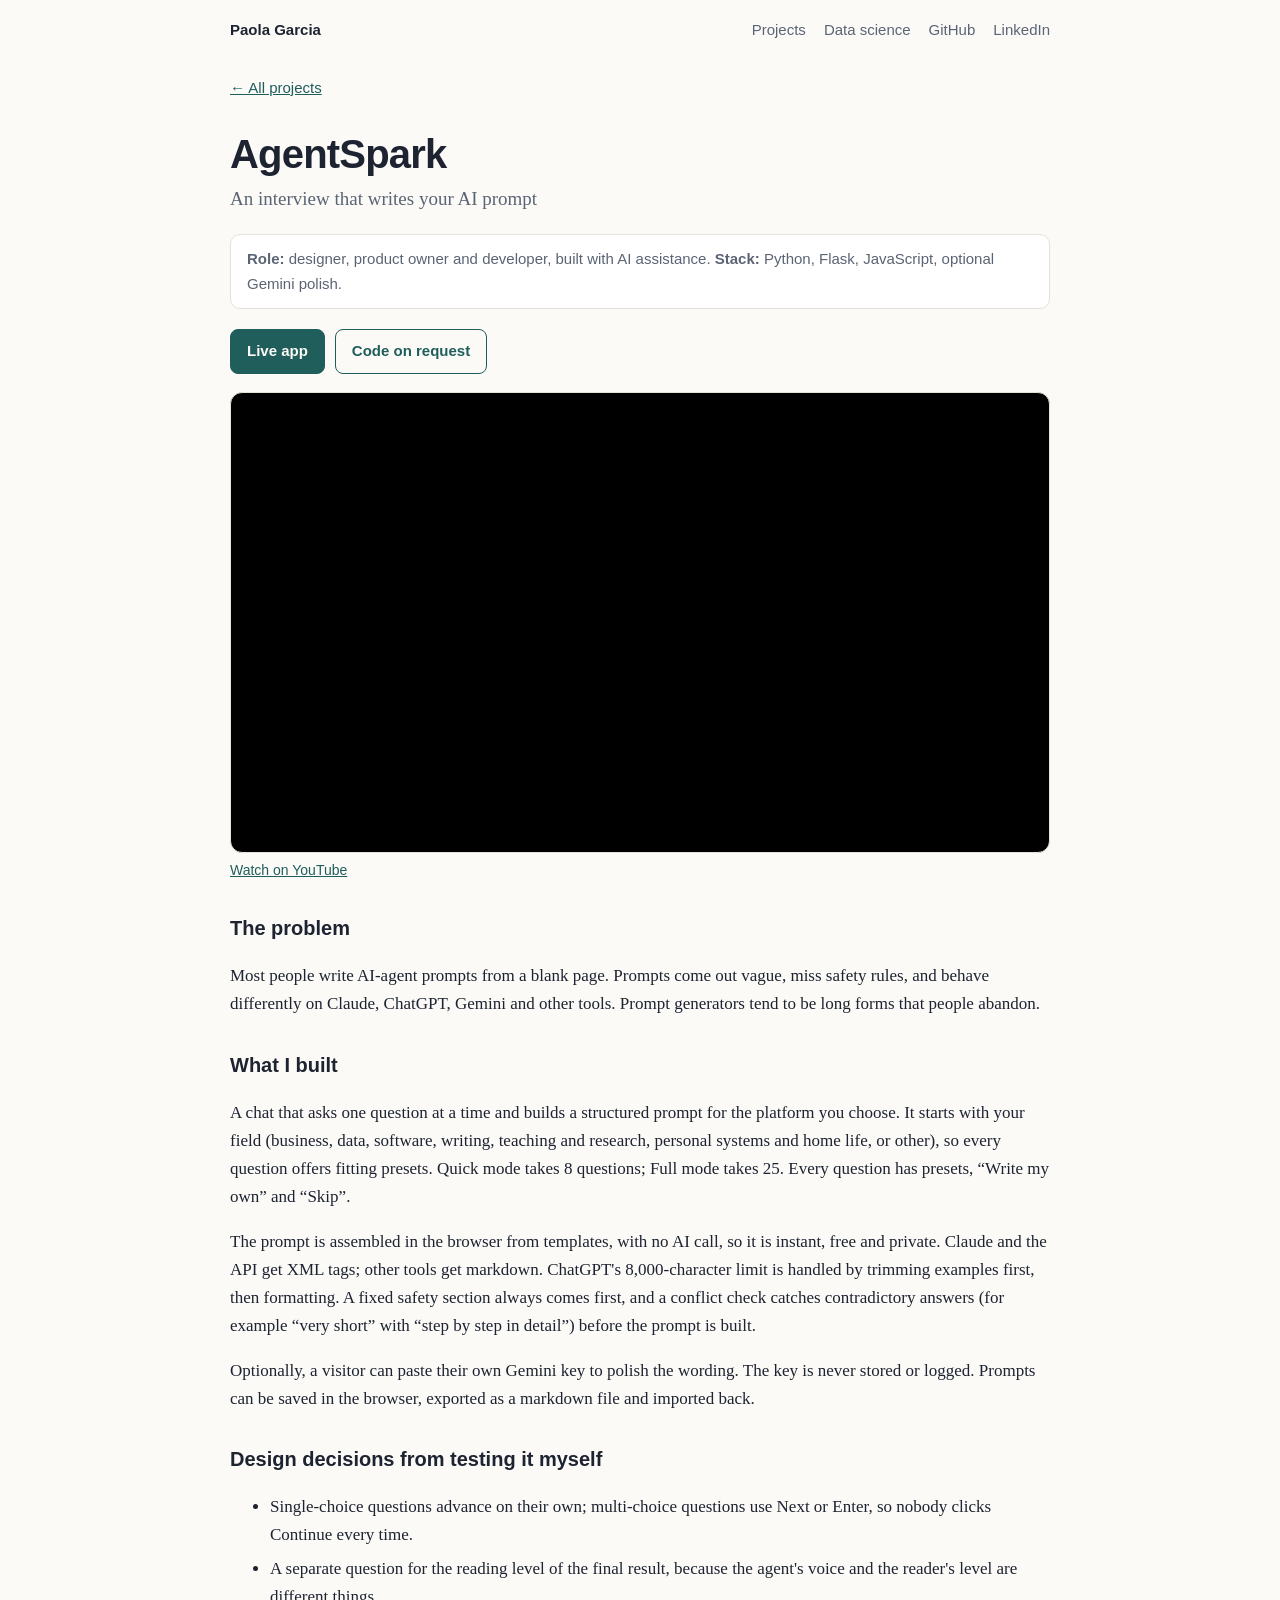
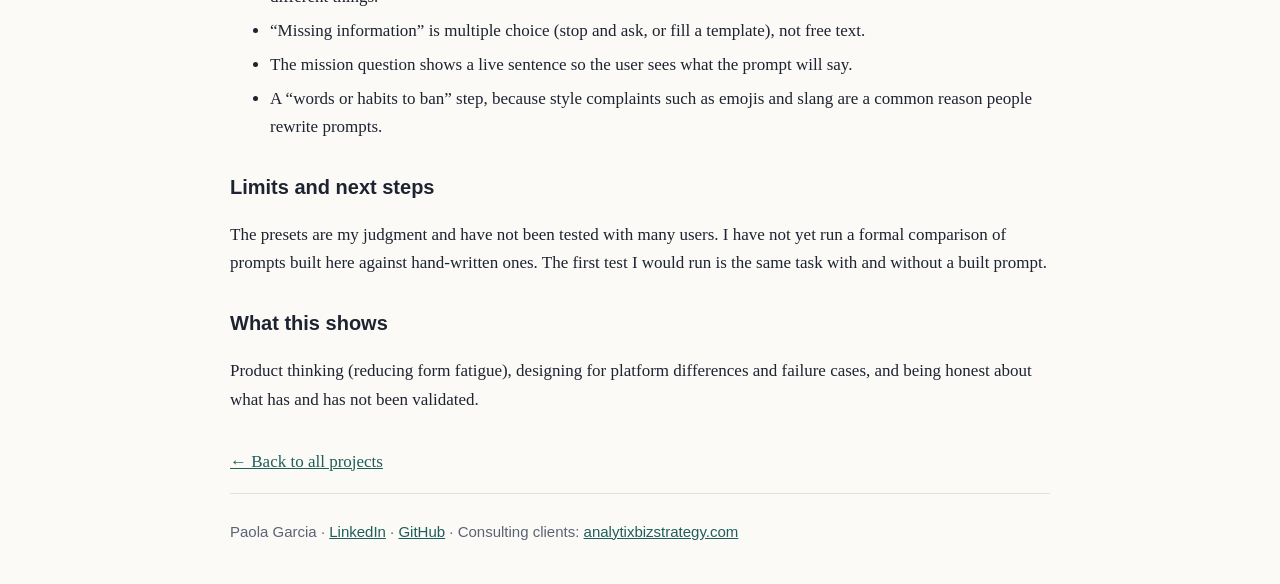
==== agentspark.html @ 17240358 "Add files via upload" ====
<!doctype html><html lang="en"><head><meta charset="utf-8"><meta name="viewport" content="width=device-width,initial-scale=1">
<title>AgentSpark case study | Paola Garcia</title><meta name="description" content="An interview that writes your AI prompt">
<link rel="stylesheet" href="style.css"></head><body class="cs"><div class="wrap"><nav><a class="name" href="index.html">Paola Garcia</a><div class="links"><a href="index.html#projects">Projects</a><a href="index.html#notebooks">Data science</a><a href="https://github.com/paogarciar">GitHub</a><a href="https://www.linkedin.com/in/paogarciar/">LinkedIn</a></div></nav><p class="back"><a href="index.html#projects">&larr; All projects</a></p><h1>AgentSpark</h1><p class="lede">An interview that writes your AI prompt</p><div class="meta"><b>Role:</b> designer, product owner and developer, built with AI assistance. <b>Stack:</b> Python, Flask, JavaScript, optional Gemini polish.</div><div class="row" style="margin-bottom:10px"><a class="btn p" href="https://agentspark.onrender.com/">Live app</a><a class="btn" href="https://www.linkedin.com/in/paogarciar/" title="Message me on LinkedIn">Code on request</a></div><div id="demo"><div class="vid"><iframe src="https://www.youtube-nocookie.com/embed/5RPqbLmFapc" title="AgentSpark demo video" loading="lazy" allow="accelerometer; encrypted-media; picture-in-picture" allowfullscreen></iframe></div><p class="fact"><a href="https://www.youtube.com/watch?v=5RPqbLmFapc">Watch on YouTube</a></p></div><h3>The problem</h3><p>Most people write AI-agent prompts from a blank page. Prompts come out vague, miss safety rules, and behave differently on Claude, ChatGPT, Gemini and other tools. Prompt generators tend to be long forms that people abandon.</p>
<h3>What I built</h3><p>A chat that asks one question at a time and builds a structured prompt for the platform you choose. It starts with your field (business, data, software, writing, teaching and research, personal systems and home life, or other), so every question offers fitting presets. Quick mode takes 8 questions; Full mode takes 25. Every question has presets, &ldquo;Write my own&rdquo; and &ldquo;Skip&rdquo;.</p>
<p>The prompt is assembled in the browser from templates, with no AI call, so it is instant, free and private. Claude and the API get XML tags; other tools get markdown. ChatGPT's 8,000-character limit is handled by trimming examples first, then formatting. A fixed safety section always comes first, and a conflict check catches contradictory answers (for example &ldquo;very short&rdquo; with &ldquo;step by step in detail&rdquo;) before the prompt is built.</p>
<p>Optionally, a visitor can paste their own Gemini key to polish the wording. The key is never stored or logged. Prompts can be saved in the browser, exported as a markdown file and imported back.</p>
<h3>Design decisions from testing it myself</h3><ul><li>Single-choice questions advance on their own; multi-choice questions use Next or Enter, so nobody clicks Continue every time.</li><li>A separate question for the reading level of the final result, because the agent's voice and the reader's level are different things.</li><li>&ldquo;Missing information&rdquo; is multiple choice (stop and ask, or fill a template), not free text.</li><li>The mission question shows a live sentence so the user sees what the prompt will say.</li><li>A &ldquo;words or habits to ban&rdquo; step, because style complaints such as emojis and slang are a common reason people rewrite prompts.</li></ul>
<h3>Limits and next steps</h3><p>The presets are my judgment and have not been tested with many users. I have not yet run a formal comparison of prompts built here against hand-written ones. The first test I would run is the same task with and without a built prompt.</p>
<h3>What this shows</h3><p>Product thinking (reducing form fatigue), designing for platform differences and failure cases, and being honest about what has and has not been validated.</p><p style="margin-top:34px"><a href="index.html#projects">&larr; Back to all projects</a></p><footer>Paola Garcia &middot; <a href="https://www.linkedin.com/in/paogarciar/">LinkedIn</a> &middot; <a href="https://github.com/paogarciar">GitHub</a> &middot; Consulting clients: <a href="https://analytixbizstrategy.com">analytixbizstrategy.com</a></footer></div></body></html>
---- style.css ----
:root{--bg:#fbfaf7;--fg:#1d2330;--mut:#5b6474;--card:#fff;--line:#e4e1d8;--acc:#1f5e5b;--acc2:#e8f1f0;--hi:#b4532a}
@media(prefers-color-scheme:dark){:root{--bg:#12161c;--fg:#e8ebf0;--mut:#9aa4b2;--card:#1a2029;--line:#2a323d;--acc:#6fc3bd;--acc2:#1b2b2d;--hi:#e08a5e}}
*{box-sizing:border-box}html{scroll-behavior:smooth}
body{margin:0;background:var(--bg);color:var(--fg);font:17px/1.65 Georgia,'Iowan Old Style',serif}
a{color:var(--acc)}
.wrap{max-width:860px;margin:0 auto;padding:0 20px}
h1,h2,h3,.sans,nav,.btn,.tag{font-family:-apple-system,'Segoe UI',Helvetica,Arial,sans-serif}
nav{display:flex;gap:18px;flex-wrap:wrap;justify-content:space-between;align-items:center;padding:18px 0;font-size:15px}
nav .links{display:flex;gap:18px;flex-wrap:wrap}nav a{text-decoration:none;color:var(--mut)}nav a:hover{color:var(--acc)}
nav .links:only-child{margin-left:auto}
nav .name{font-weight:700;color:var(--fg)}
.hero{padding:44px 0 28px}
.hero h1{font-size:clamp(32px,6vw,48px);line-height:1.1;margin:0 0 14px;letter-spacing:-.02em}
.kick{font-family:-apple-system,'Segoe UI',sans-serif;font-size:14px!important;letter-spacing:.09em;text-transform:uppercase;color:var(--acc)!important;margin:0 0 12px!important;font-weight:600}
.hero p{font-size:19px;max-width:none;color:var(--fg);margin:0 0 20px}
.cta{display:flex;gap:10px;flex-wrap:wrap}
.btn{display:inline-block;padding:9px 16px;border-radius:8px;border:1px solid var(--acc);color:var(--acc);text-decoration:none;font-size:15px;font-weight:600}
.btn.p{background:var(--acc);color:var(--bg)}
.btn:hover{opacity:.85}
section{padding:30px 0;border-top:1px solid var(--line)}
h2{font-size:14px;letter-spacing:.09em;text-transform:uppercase;color:var(--mut);margin:0 0 18px}
.card{background:var(--card);border:1px solid var(--line);border-radius:12px;padding:22px;margin:0 0 16px}
.card h3{margin:0 0 4px;font-size:21px}
.card .sub{color:var(--mut);margin:0 0 12px;font-size:16px}
.card p{margin:0 0 12px}
.tags{display:flex;gap:6px;flex-wrap:wrap;margin:0 0 14px}
.tag{font-size:12px;background:var(--acc2);color:var(--acc);padding:2px 9px;border-radius:99px}
.row{display:flex;gap:10px;flex-wrap:wrap}
.grid{display:grid;grid-template-columns:repeat(auto-fit,minmax(230px,1fr));gap:14px}
.grid.two{grid-template-columns:repeat(auto-fit,minmax(320px,1fr))}
.grid .card{margin:0}.grid .card h3{font-size:17px}
.fact{font-family:-apple-system,'Segoe UI',sans-serif;font-size:14px;color:var(--mut);margin:0 0 12px}
footer{border-top:1px solid var(--line);padding:26px 0 40px;color:var(--mut);font-size:15px;font-family:-apple-system,'Segoe UI',sans-serif}
.cs h1{font-size:clamp(28px,5vw,40px);line-height:1.15;margin:30px 0 6px;letter-spacing:-.02em}
.cs .lede{font-size:19px;color:var(--mut);margin:0 0 20px}
.cs h3{font-size:20px;margin:30px 0 8px}
.cs table{border-collapse:collapse;width:100%;margin:14px 0;font-family:-apple-system,'Segoe UI',sans-serif;font-size:15px}
.cs th,.cs td{border-bottom:1px solid var(--line);padding:8px 10px;text-align:left}
.cs th{color:var(--mut);font-weight:600}
.cs li{margin:6px 0}
.meta{font-family:-apple-system,'Segoe UI',sans-serif;font-size:15px;color:var(--mut);background:var(--card);border:1px solid var(--line);border-radius:10px;padding:12px 16px;margin:0 0 20px}
.vid{position:relative;aspect-ratio:16/9;margin:18px 0 6px;border-radius:12px;overflow:hidden;border:1px solid var(--line);background:#000}
.vid iframe{position:absolute;inset:0;width:100%;height:100%;border:0}
.back{font-family:-apple-system,'Segoe UI',sans-serif;font-size:15px}
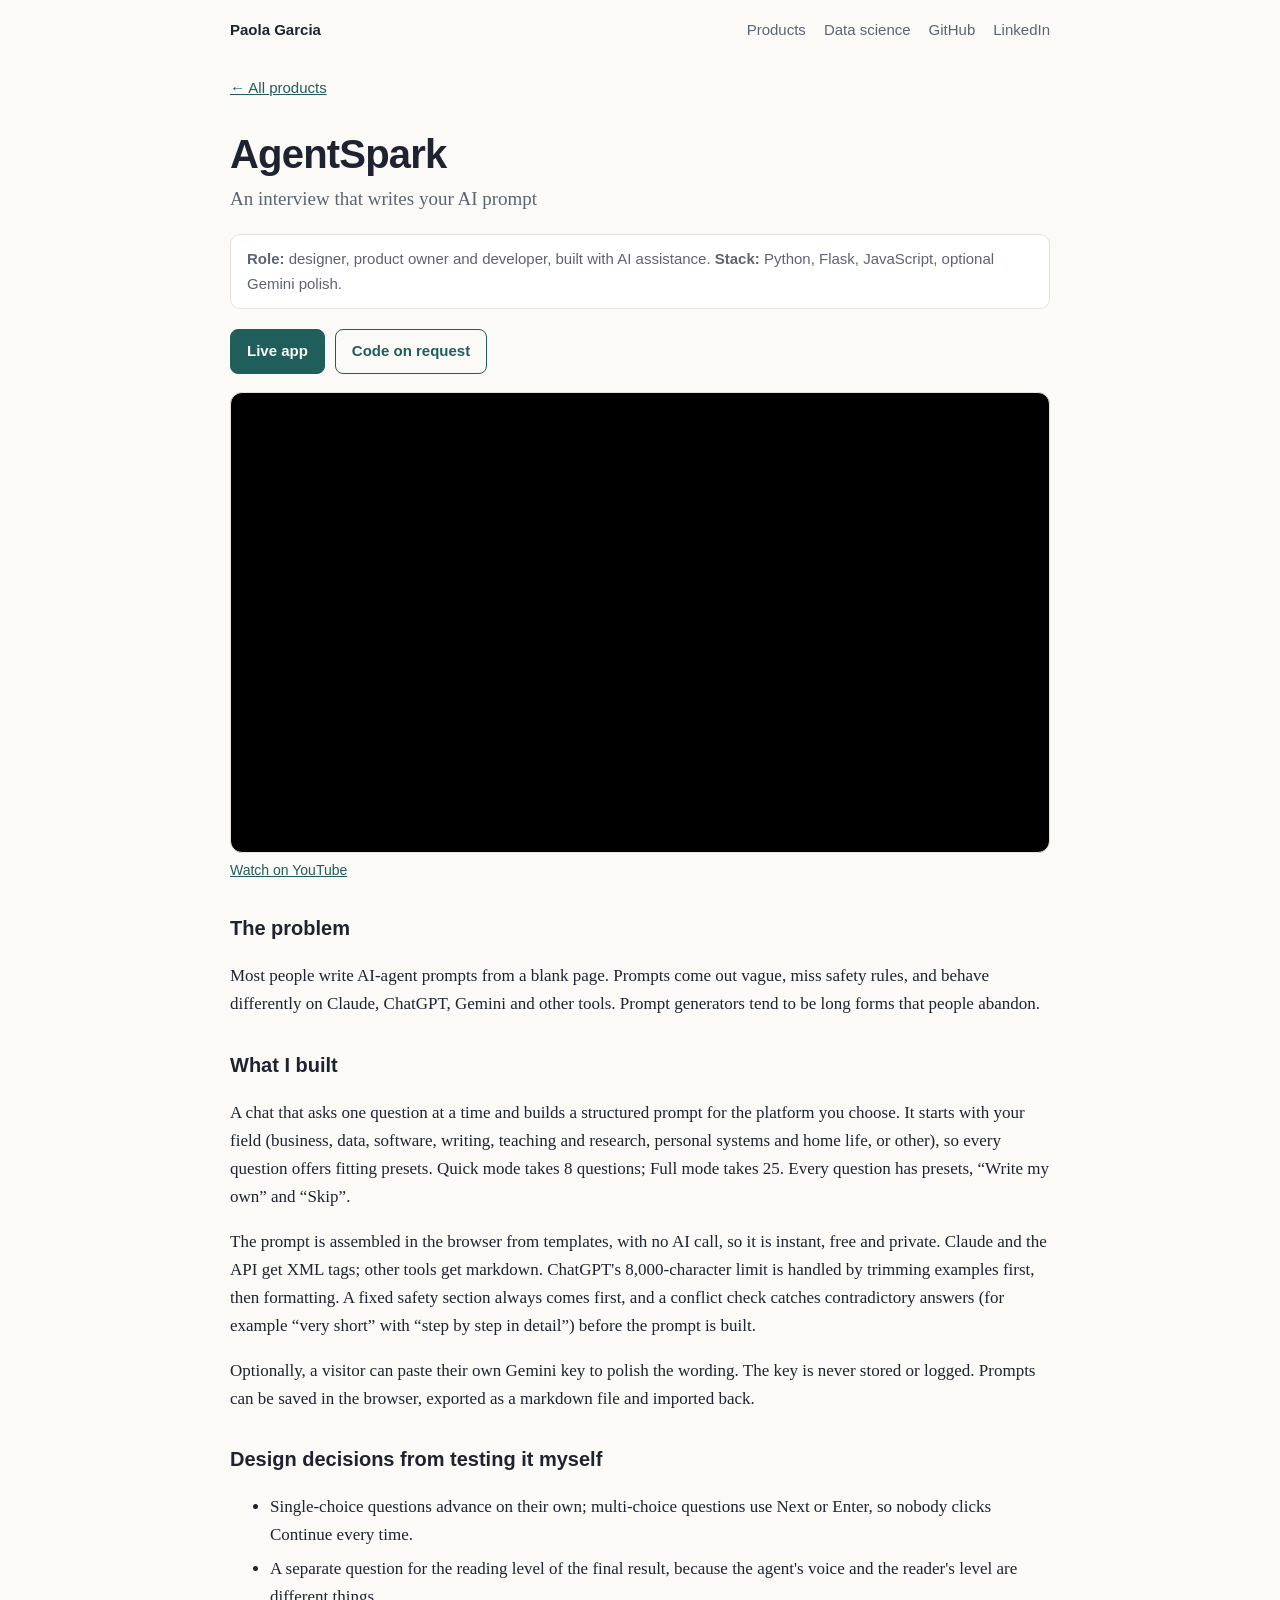
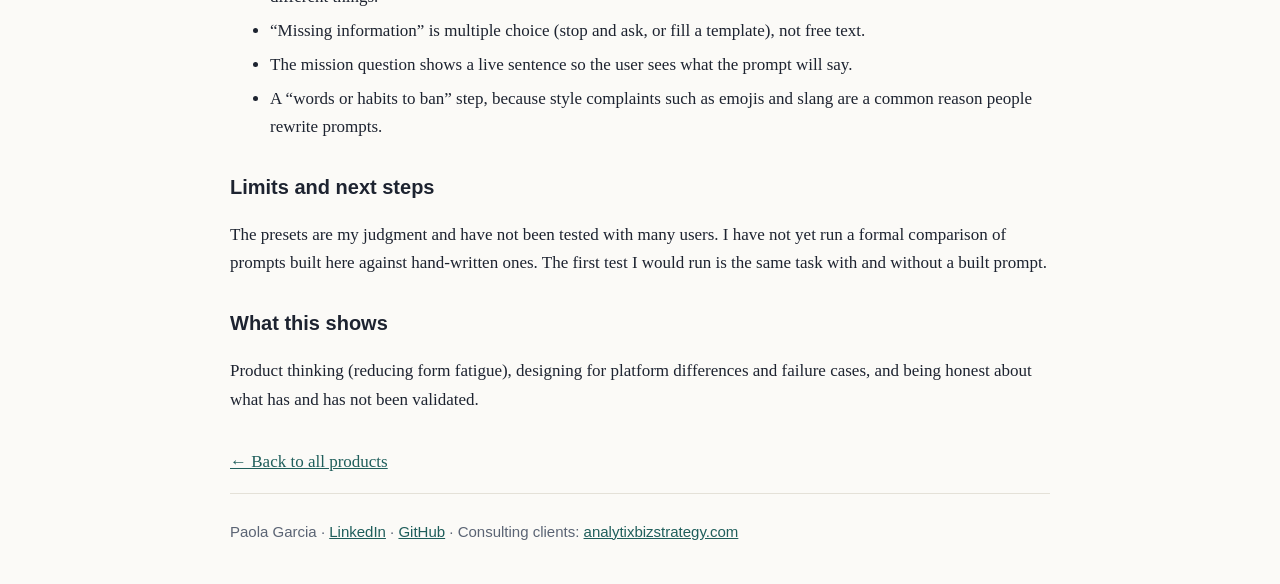
==== commit 1354637d: "Add files via upload" ====
--- a/agentspark.html
+++ b/agentspark.html
@@ -1,9 +1,9 @@
 <!doctype html><html lang="en"><head><meta charset="utf-8"><meta name="viewport" content="width=device-width,initial-scale=1">
 <title>AgentSpark case study | Paola Garcia</title><meta name="description" content="An interview that writes your AI prompt">
-<link rel="stylesheet" href="style.css"></head><body class="cs"><div class="wrap"><nav><a class="name" href="index.html">Paola Garcia</a><div class="links"><a href="index.html#projects">Projects</a><a href="index.html#notebooks">Data science</a><a href="https://github.com/paogarciar">GitHub</a><a href="https://www.linkedin.com/in/paogarciar/">LinkedIn</a></div></nav><p class="back"><a href="index.html#projects">&larr; All projects</a></p><h1>AgentSpark</h1><p class="lede">An interview that writes your AI prompt</p><div class="meta"><b>Role:</b> designer, product owner and developer, built with AI assistance. <b>Stack:</b> Python, Flask, JavaScript, optional Gemini polish.</div><div class="row" style="margin-bottom:10px"><a class="btn p" href="https://agentspark.onrender.com/">Live app</a><a class="btn" href="https://www.linkedin.com/in/paogarciar/" title="Message me on LinkedIn">Code on request</a></div><div id="demo"><div class="vid"><iframe src="https://www.youtube-nocookie.com/embed/5RPqbLmFapc" title="AgentSpark demo video" loading="lazy" allow="accelerometer; encrypted-media; picture-in-picture" allowfullscreen></iframe></div><p class="fact"><a href="https://www.youtube.com/watch?v=5RPqbLmFapc">Watch on YouTube</a></p></div><h3>The problem</h3><p>Most people write AI-agent prompts from a blank page. Prompts come out vague, miss safety rules, and behave differently on Claude, ChatGPT, Gemini and other tools. Prompt generators tend to be long forms that people abandon.</p>
+<link rel="stylesheet" href="style.css"></head><body class="cs"><div class="wrap"><nav><a class="name" href="index.html">Paola Garcia</a><div class="links"><a href="index.html#projects">Products</a><a href="index.html#notebooks">Data science</a><a href="https://github.com/paogarciar">GitHub</a><a href="https://www.linkedin.com/in/paogarciar/">LinkedIn</a></div></nav><p class="back"><a href="index.html#projects">&larr; All products</a></p><h1>AgentSpark</h1><p class="lede">An interview that writes your AI prompt</p><div class="meta"><b>Role:</b> designer, product owner and developer, built with AI assistance. <b>Stack:</b> Python, Flask, JavaScript, optional Gemini polish.</div><div class="row" style="margin-bottom:10px"><a class="btn p" href="https://agentspark.onrender.com/">Live app</a><a class="btn" href="https://www.linkedin.com/in/paogarciar/" title="Message me on LinkedIn">Code on request</a></div><div id="demo"><div class="vid"><iframe src="https://www.youtube-nocookie.com/embed/5RPqbLmFapc" title="AgentSpark demo video" loading="lazy" allow="accelerometer; encrypted-media; picture-in-picture" allowfullscreen></iframe></div><p class="fact"><a href="https://www.youtube.com/watch?v=5RPqbLmFapc">Watch on YouTube</a></p></div><h3>The problem</h3><p>Most people write AI-agent prompts from a blank page. Prompts come out vague, miss safety rules, and behave differently on Claude, ChatGPT, Gemini and other tools. Prompt generators tend to be long forms that people abandon.</p>
 <h3>What I built</h3><p>A chat that asks one question at a time and builds a structured prompt for the platform you choose. It starts with your field (business, data, software, writing, teaching and research, personal systems and home life, or other), so every question offers fitting presets. Quick mode takes 8 questions; Full mode takes 25. Every question has presets, &ldquo;Write my own&rdquo; and &ldquo;Skip&rdquo;.</p>
 <p>The prompt is assembled in the browser from templates, with no AI call, so it is instant, free and private. Claude and the API get XML tags; other tools get markdown. ChatGPT's 8,000-character limit is handled by trimming examples first, then formatting. A fixed safety section always comes first, and a conflict check catches contradictory answers (for example &ldquo;very short&rdquo; with &ldquo;step by step in detail&rdquo;) before the prompt is built.</p>
 <p>Optionally, a visitor can paste their own Gemini key to polish the wording. The key is never stored or logged. Prompts can be saved in the browser, exported as a markdown file and imported back.</p>
 <h3>Design decisions from testing it myself</h3><ul><li>Single-choice questions advance on their own; multi-choice questions use Next or Enter, so nobody clicks Continue every time.</li><li>A separate question for the reading level of the final result, because the agent's voice and the reader's level are different things.</li><li>&ldquo;Missing information&rdquo; is multiple choice (stop and ask, or fill a template), not free text.</li><li>The mission question shows a live sentence so the user sees what the prompt will say.</li><li>A &ldquo;words or habits to ban&rdquo; step, because style complaints such as emojis and slang are a common reason people rewrite prompts.</li></ul>
 <h3>Limits and next steps</h3><p>The presets are my judgment and have not been tested with many users. I have not yet run a formal comparison of prompts built here against hand-written ones. The first test I would run is the same task with and without a built prompt.</p>
-<h3>What this shows</h3><p>Product thinking (reducing form fatigue), designing for platform differences and failure cases, and being honest about what has and has not been validated.</p><p style="margin-top:34px"><a href="index.html#projects">&larr; Back to all projects</a></p><footer>Paola Garcia &middot; <a href="https://www.linkedin.com/in/paogarciar/">LinkedIn</a> &middot; <a href="https://github.com/paogarciar">GitHub</a> &middot; Consulting clients: <a href="https://analytixbizstrategy.com">analytixbizstrategy.com</a></footer></div></body></html>+<h3>What this shows</h3><p>Product thinking (reducing form fatigue), designing for platform differences and failure cases, and being honest about what has and has not been validated.</p><p style="margin-top:34px"><a href="index.html#projects">&larr; Back to all products</a></p><footer>Paola Garcia &middot; <a href="https://www.linkedin.com/in/paogarciar/">LinkedIn</a> &middot; <a href="https://github.com/paogarciar">GitHub</a> &middot; Consulting clients: <a href="https://analytixbizstrategy.com">analytixbizstrategy.com</a></footer></div></body></html>
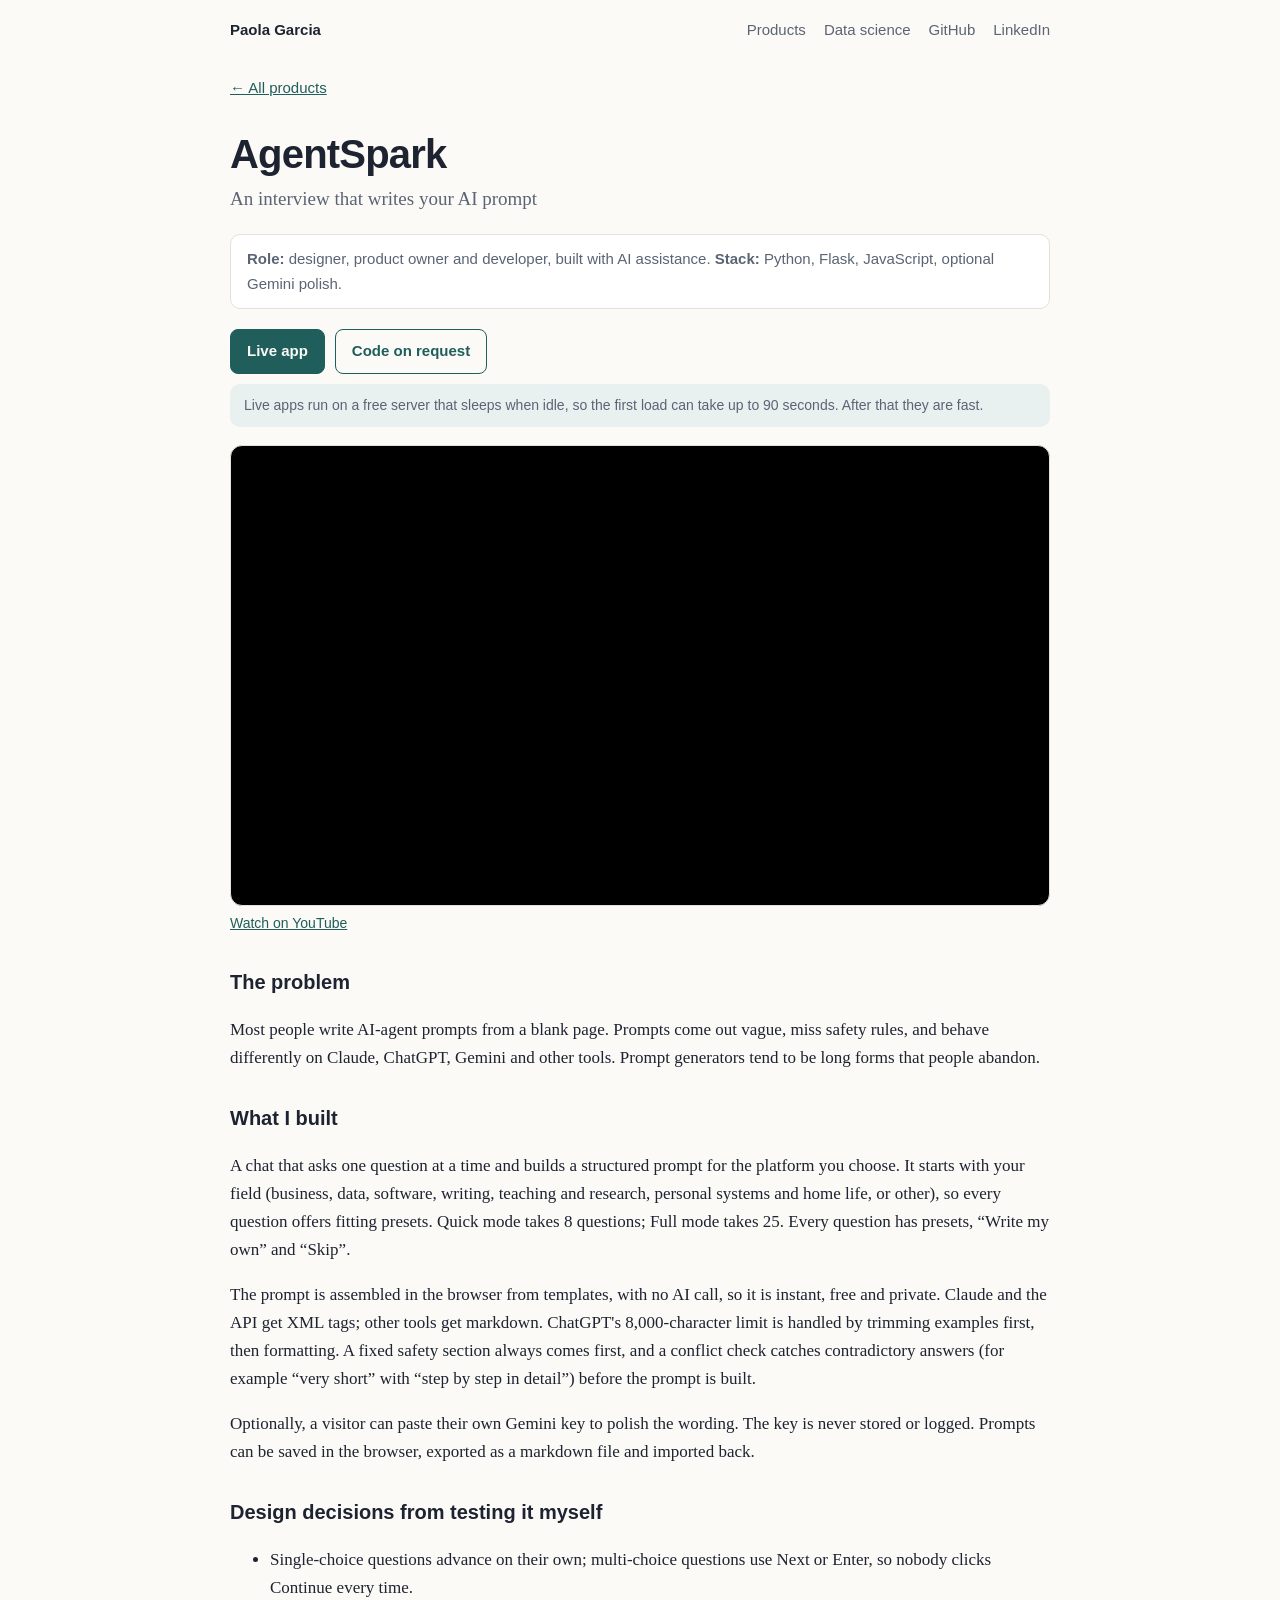
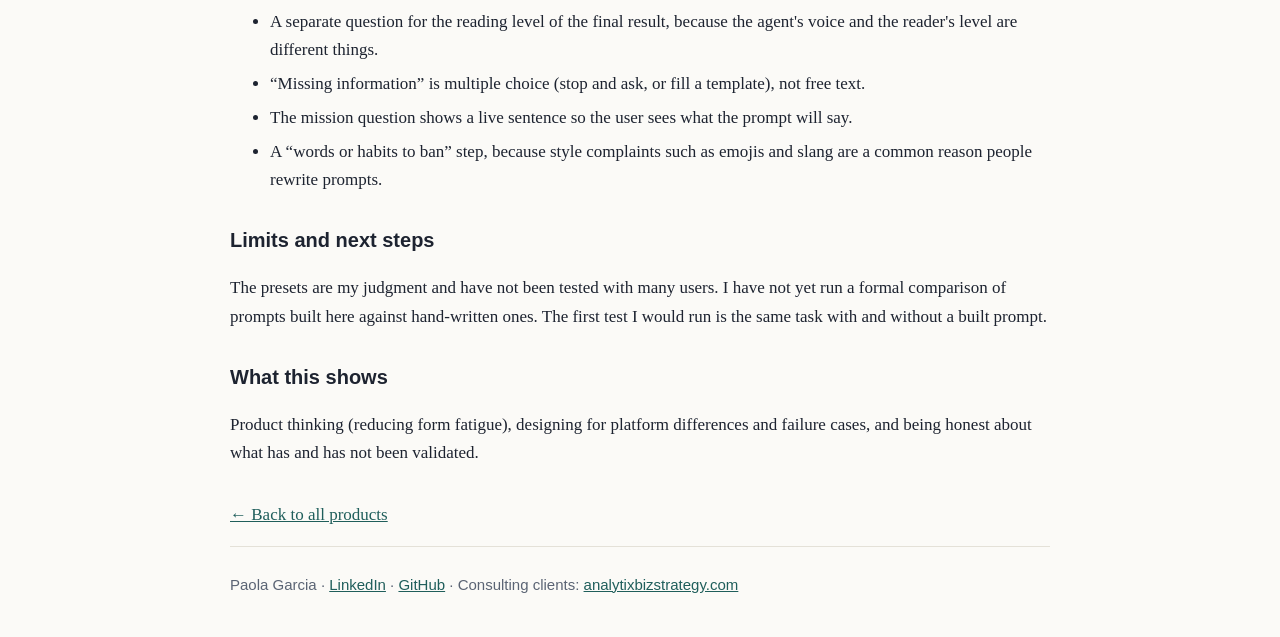
==== commit 3e49b18f: "Add files via upload" ====
--- a/agentspark.html
+++ b/agentspark.html
@@ -1,6 +1,6 @@
 <!doctype html><html lang="en"><head><meta charset="utf-8"><meta name="viewport" content="width=device-width,initial-scale=1">
 <title>AgentSpark case study | Paola Garcia</title><meta name="description" content="An interview that writes your AI prompt">
-<link rel="stylesheet" href="style.css"></head><body class="cs"><div class="wrap"><nav><a class="name" href="index.html">Paola Garcia</a><div class="links"><a href="index.html#projects">Products</a><a href="index.html#notebooks">Data science</a><a href="https://github.com/paogarciar">GitHub</a><a href="https://www.linkedin.com/in/paogarciar/">LinkedIn</a></div></nav><p class="back"><a href="index.html#projects">&larr; All products</a></p><h1>AgentSpark</h1><p class="lede">An interview that writes your AI prompt</p><div class="meta"><b>Role:</b> designer, product owner and developer, built with AI assistance. <b>Stack:</b> Python, Flask, JavaScript, optional Gemini polish.</div><div class="row" style="margin-bottom:10px"><a class="btn p" href="https://agentspark.onrender.com/">Live app</a><a class="btn" href="https://www.linkedin.com/in/paogarciar/" title="Message me on LinkedIn">Code on request</a></div><div id="demo"><div class="vid"><iframe src="https://www.youtube-nocookie.com/embed/5RPqbLmFapc" title="AgentSpark demo video" loading="lazy" allow="accelerometer; encrypted-media; picture-in-picture" allowfullscreen></iframe></div><p class="fact"><a href="https://www.youtube.com/watch?v=5RPqbLmFapc">Watch on YouTube</a></p></div><h3>The problem</h3><p>Most people write AI-agent prompts from a blank page. Prompts come out vague, miss safety rules, and behave differently on Claude, ChatGPT, Gemini and other tools. Prompt generators tend to be long forms that people abandon.</p>
+<link rel="stylesheet" href="style.css"></head><body class="cs"><div class="wrap"><nav><a class="name" href="index.html">Paola Garcia</a><div class="links"><a href="index.html#projects">Products</a><a href="index.html#notebooks">Data science</a><a href="https://github.com/paogarciar">GitHub</a><a href="https://www.linkedin.com/in/paogarciar/">LinkedIn</a></div></nav><p class="back"><a href="index.html#projects">&larr; All products</a></p><h1>AgentSpark</h1><p class="lede">An interview that writes your AI prompt</p><div class="meta"><b>Role:</b> designer, product owner and developer, built with AI assistance. <b>Stack:</b> Python, Flask, JavaScript, optional Gemini polish.</div><div class="row" style="margin-bottom:10px"><a class="btn p" href="https://agentspark.onrender.com/">Live app</a><a class="btn" href="https://www.linkedin.com/in/paogarciar/" title="Message me on LinkedIn">Code on request</a></div><p class="wake">Live apps run on a free server that sleeps when idle, so the first load can take up to 90 seconds. After that they are fast.</p><div id="demo"><div class="vid"><iframe src="https://www.youtube-nocookie.com/embed/5RPqbLmFapc" title="AgentSpark demo video" loading="lazy" allow="accelerometer; encrypted-media; picture-in-picture" allowfullscreen></iframe></div><p class="fact"><a href="https://www.youtube.com/watch?v=5RPqbLmFapc">Watch on YouTube</a></p></div><h3>The problem</h3><p>Most people write AI-agent prompts from a blank page. Prompts come out vague, miss safety rules, and behave differently on Claude, ChatGPT, Gemini and other tools. Prompt generators tend to be long forms that people abandon.</p>
 <h3>What I built</h3><p>A chat that asks one question at a time and builds a structured prompt for the platform you choose. It starts with your field (business, data, software, writing, teaching and research, personal systems and home life, or other), so every question offers fitting presets. Quick mode takes 8 questions; Full mode takes 25. Every question has presets, &ldquo;Write my own&rdquo; and &ldquo;Skip&rdquo;.</p>
 <p>The prompt is assembled in the browser from templates, with no AI call, so it is instant, free and private. Claude and the API get XML tags; other tools get markdown. ChatGPT's 8,000-character limit is handled by trimming examples first, then formatting. A fixed safety section always comes first, and a conflict check catches contradictory answers (for example &ldquo;very short&rdquo; with &ldquo;step by step in detail&rdquo;) before the prompt is built.</p>
 <p>Optionally, a visitor can paste their own Gemini key to polish the wording. The key is never stored or logged. Prompts can be saved in the browser, exported as a markdown file and imported back.</p>
--- a/style.css
+++ b/style.css
@@ -1,6 +1,5 @@
 
-:root{--bg:#fbfaf7;--fg:#1d2330;--mut:#5b6474;--card:#fff;--line:#e4e1d8;--acc:#1f5e5b;--acc2:#e8f1f0;--hi:#b4532a}
-@media(prefers-color-scheme:dark){:root{--bg:#12161c;--fg:#e8ebf0;--mut:#9aa4b2;--card:#1a2029;--line:#2a323d;--acc:#6fc3bd;--acc2:#1b2b2d;--hi:#e08a5e}}
+:root{color-scheme:light;--bg:#fbfaf7;--fg:#1d2330;--mut:#5b6474;--card:#fff;--line:#e4e1d8;--acc:#1f5e5b;--acc2:#e8f1f0;--hi:#b4532a}
 *{box-sizing:border-box}html{scroll-behavior:smooth}
 body{margin:0;background:var(--bg);color:var(--fg);font:17px/1.65 Georgia,'Iowan Old Style',serif}
 a{color:var(--acc)}
@@ -30,6 +29,7 @@
 .grid{display:grid;grid-template-columns:repeat(auto-fit,minmax(230px,1fr));gap:14px}
 .grid.two{grid-template-columns:repeat(auto-fit,minmax(320px,1fr))}
 .grid .card{margin:0}.grid .card h3{font-size:17px}
+.wake{font-family:-apple-system,'Segoe UI',sans-serif;font-size:14px;color:var(--mut);background:var(--acc2);border-radius:10px;padding:10px 14px;margin:0 0 14px}
 .fact{font-family:-apple-system,'Segoe UI',sans-serif;font-size:14px;color:var(--mut);margin:0 0 12px}
 footer{border-top:1px solid var(--line);padding:26px 0 40px;color:var(--mut);font-size:15px;font-family:-apple-system,'Segoe UI',sans-serif}
 .cs h1{font-size:clamp(28px,5vw,40px);line-height:1.15;margin:30px 0 6px;letter-spacing:-.02em}
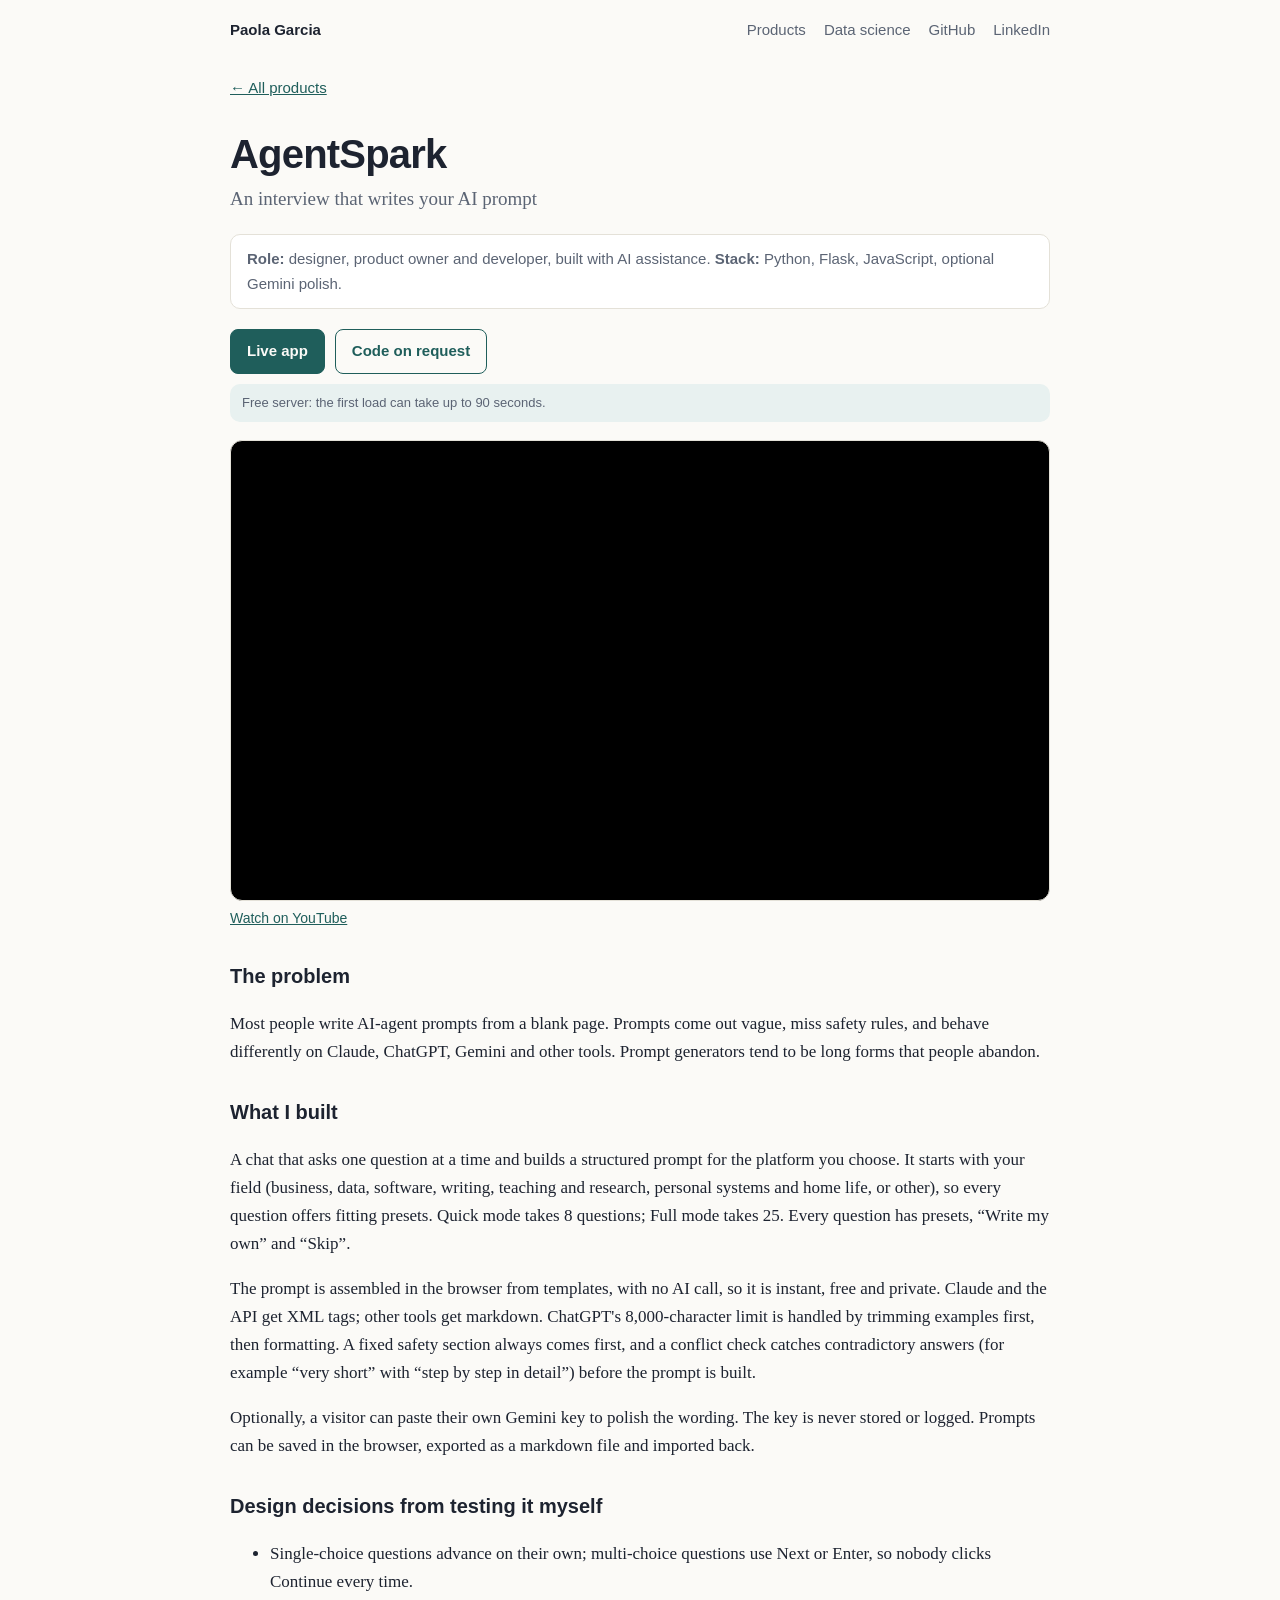
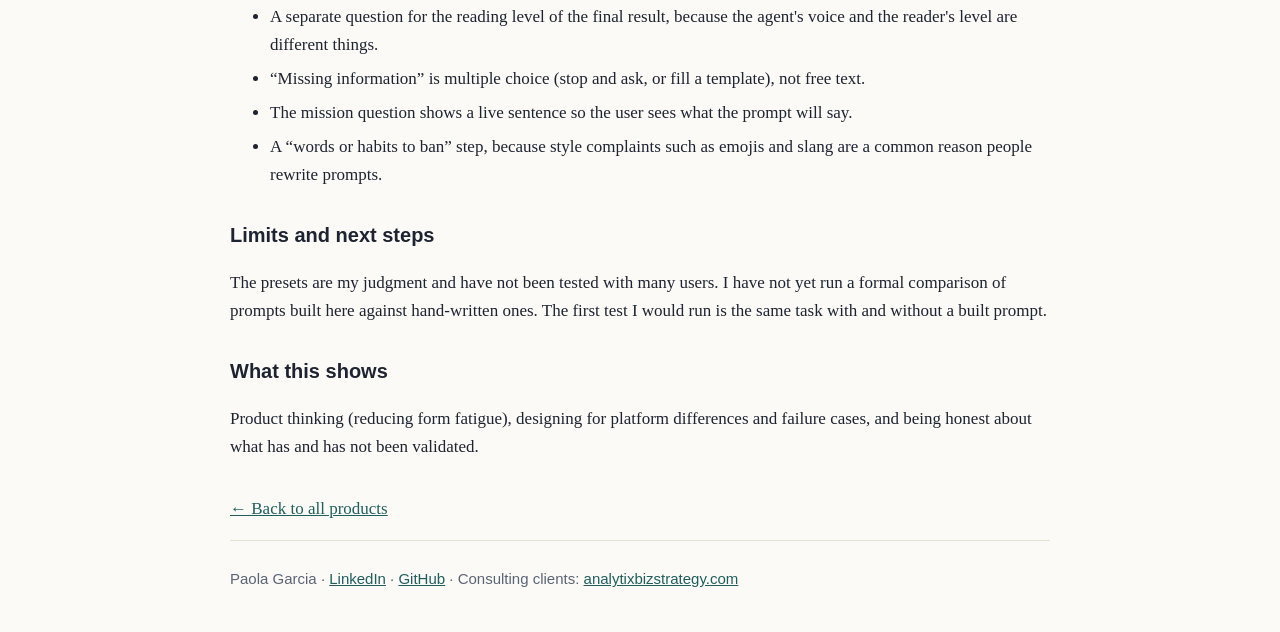
==== commit dca07577: "Add files via upload" ====
--- a/agentspark.html
+++ b/agentspark.html
@@ -1,6 +1,6 @@
 <!doctype html><html lang="en"><head><meta charset="utf-8"><meta name="viewport" content="width=device-width,initial-scale=1">
 <title>AgentSpark case study | Paola Garcia</title><meta name="description" content="An interview that writes your AI prompt">
-<link rel="stylesheet" href="style.css"></head><body class="cs"><div class="wrap"><nav><a class="name" href="index.html">Paola Garcia</a><div class="links"><a href="index.html#projects">Products</a><a href="index.html#notebooks">Data science</a><a href="https://github.com/paogarciar">GitHub</a><a href="https://www.linkedin.com/in/paogarciar/">LinkedIn</a></div></nav><p class="back"><a href="index.html#projects">&larr; All products</a></p><h1>AgentSpark</h1><p class="lede">An interview that writes your AI prompt</p><div class="meta"><b>Role:</b> designer, product owner and developer, built with AI assistance. <b>Stack:</b> Python, Flask, JavaScript, optional Gemini polish.</div><div class="row" style="margin-bottom:10px"><a class="btn p" href="https://agentspark.onrender.com/">Live app</a><a class="btn" href="https://www.linkedin.com/in/paogarciar/" title="Message me on LinkedIn">Code on request</a></div><p class="wake">Live apps run on a free server that sleeps when idle, so the first load can take up to 90 seconds. After that they are fast.</p><div id="demo"><div class="vid"><iframe src="https://www.youtube-nocookie.com/embed/5RPqbLmFapc" title="AgentSpark demo video" loading="lazy" allow="accelerometer; encrypted-media; picture-in-picture" allowfullscreen></iframe></div><p class="fact"><a href="https://www.youtube.com/watch?v=5RPqbLmFapc">Watch on YouTube</a></p></div><h3>The problem</h3><p>Most people write AI-agent prompts from a blank page. Prompts come out vague, miss safety rules, and behave differently on Claude, ChatGPT, Gemini and other tools. Prompt generators tend to be long forms that people abandon.</p>
+<link rel="stylesheet" href="style.css"></head><body class="cs"><div class="wrap"><nav><a class="name" href="index.html">Paola Garcia</a><div class="links"><a href="index.html#projects">Products</a><a href="index.html#notebooks">Data science</a><a href="https://github.com/paogarciar">GitHub</a><a href="https://www.linkedin.com/in/paogarciar/">LinkedIn</a></div></nav><p class="back"><a href="index.html#projects">&larr; All products</a></p><h1>AgentSpark</h1><p class="lede">An interview that writes your AI prompt</p><div class="meta"><b>Role:</b> designer, product owner and developer, built with AI assistance. <b>Stack:</b> Python, Flask, JavaScript, optional Gemini polish.</div><div class="row" style="margin-bottom:10px"><a class="btn p" href="https://agentspark.onrender.com/">Live app</a><a class="btn" href="https://www.linkedin.com/in/paogarciar/" title="Message me on LinkedIn">Code on request</a></div><p class="wake">Free server: the first load can take up to 90 seconds.</p><div id="demo"><div class="vid"><iframe src="https://www.youtube-nocookie.com/embed/5RPqbLmFapc" title="AgentSpark demo video" loading="lazy" allow="accelerometer; encrypted-media; picture-in-picture" allowfullscreen></iframe></div><p class="fact"><a href="https://www.youtube.com/watch?v=5RPqbLmFapc">Watch on YouTube</a></p></div><h3>The problem</h3><p>Most people write AI-agent prompts from a blank page. Prompts come out vague, miss safety rules, and behave differently on Claude, ChatGPT, Gemini and other tools. Prompt generators tend to be long forms that people abandon.</p>
 <h3>What I built</h3><p>A chat that asks one question at a time and builds a structured prompt for the platform you choose. It starts with your field (business, data, software, writing, teaching and research, personal systems and home life, or other), so every question offers fitting presets. Quick mode takes 8 questions; Full mode takes 25. Every question has presets, &ldquo;Write my own&rdquo; and &ldquo;Skip&rdquo;.</p>
 <p>The prompt is assembled in the browser from templates, with no AI call, so it is instant, free and private. Claude and the API get XML tags; other tools get markdown. ChatGPT's 8,000-character limit is handled by trimming examples first, then formatting. A fixed safety section always comes first, and a conflict check catches contradictory answers (for example &ldquo;very short&rdquo; with &ldquo;step by step in detail&rdquo;) before the prompt is built.</p>
 <p>Optionally, a visitor can paste their own Gemini key to polish the wording. The key is never stored or logged. Prompts can be saved in the browser, exported as a markdown file and imported back.</p>
--- a/style.css
+++ b/style.css
@@ -29,7 +29,8 @@
 .grid{display:grid;grid-template-columns:repeat(auto-fit,minmax(230px,1fr));gap:14px}
 .grid.two{grid-template-columns:repeat(auto-fit,minmax(320px,1fr))}
 .grid .card{margin:0}.grid .card h3{font-size:17px}
-.wake{font-family:-apple-system,'Segoe UI',sans-serif;font-size:14px;color:var(--mut);background:var(--acc2);border-radius:10px;padding:10px 14px;margin:0 0 14px}
+.wake{font-family:-apple-system,'Segoe UI',sans-serif;font-size:13px;color:var(--mut);background:var(--acc2);border-radius:10px;padding:8px 12px;margin:0 0 14px}
+@media(max-width:380px){.wake{font-size:12px;padding:8px 10px}}
 .fact{font-family:-apple-system,'Segoe UI',sans-serif;font-size:14px;color:var(--mut);margin:0 0 12px}
 footer{border-top:1px solid var(--line);padding:26px 0 40px;color:var(--mut);font-size:15px;font-family:-apple-system,'Segoe UI',sans-serif}
 .cs h1{font-size:clamp(28px,5vw,40px);line-height:1.15;margin:30px 0 6px;letter-spacing:-.02em}
